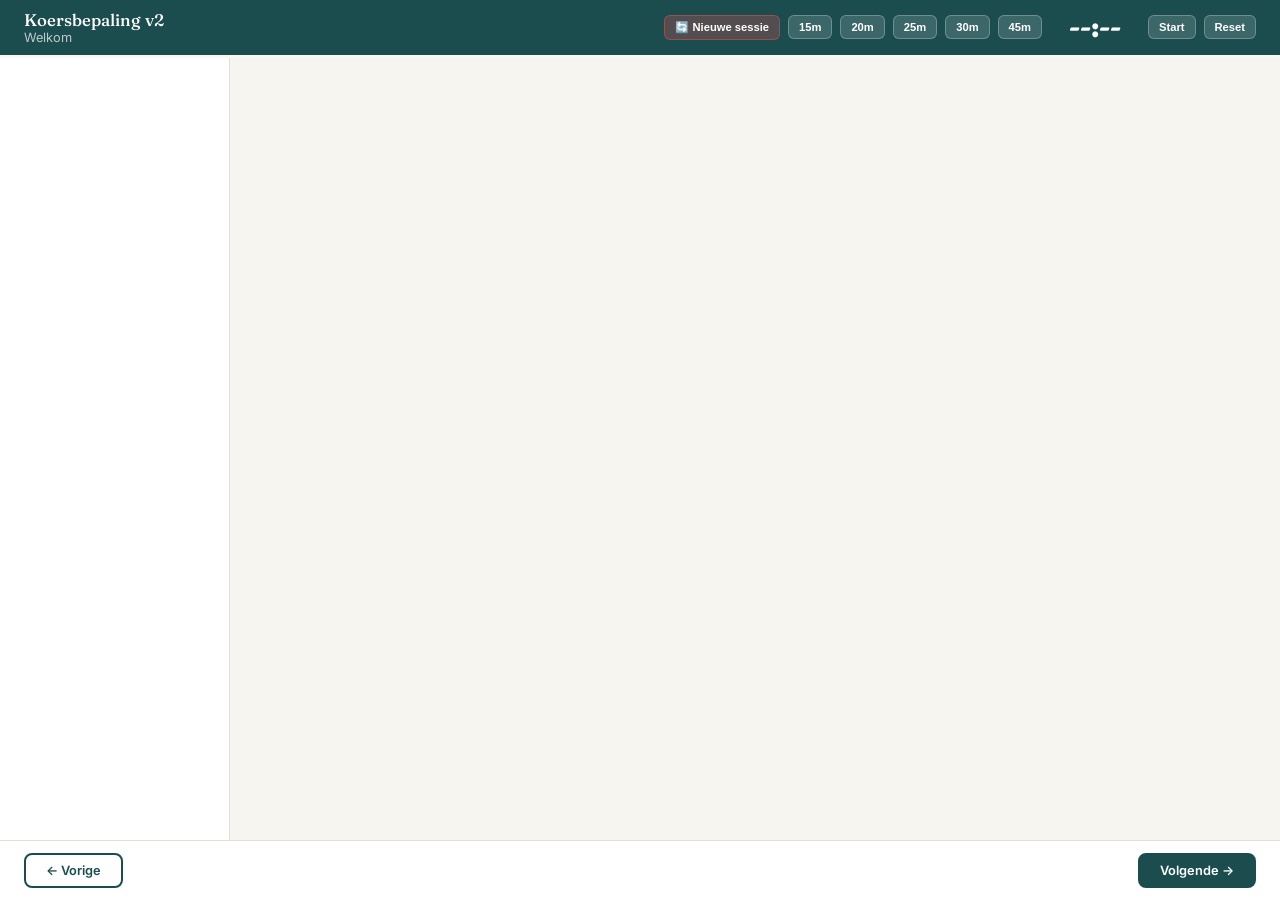
==== v2/index.html @ 94fef5e8 "Show previously filled principles in Synthese overview Both facilitator and participant views now di" ====
<!DOCTYPE html>
<html lang="nl">
<head>
<meta charset="UTF-8">
<meta name="viewport" content="width=device-width, initial-scale=1.0">
<title>Koersbepaling v2 — Facilitator</title>
<link rel="preconnect" href="https://fonts.googleapis.com">
<link href="https://fonts.googleapis.com/css2?family=Fraunces:ital,opsz,wght@0,9..144,300;0,9..144,500;0,9..144,700;1,9..144,400&family=Inter:wght@400;500;600&display=swap" rel="stylesheet">
<link rel="stylesheet" href="shared.css">
<style>
html, body { height: 100vh; overflow: hidden; }
body { display: flex; flex-direction: column; }

/* PROGRESS */
.progress-bar { height: 3px; background: rgba(255,255,255,0.15); flex-shrink: 0; }
.progress-fill { height: 100%; background: linear-gradient(90deg, #81C784, #FFB74D, #FF7043); transition: width 0.3s; }

/* MAIN LAYOUT */
.main { display: flex; flex: 1; overflow: hidden; }
.sidebar {
  width: 230px; background: var(--bg-card); border-right: 1px solid var(--border);
  overflow-y: auto; flex-shrink: 0; padding: 12px 0;
}
.sidebar-item {
  display: flex; align-items: center; gap: 8px; padding: 9px 16px; cursor: pointer;
  transition: all 0.2s; font-size: 0.78rem; color: var(--text-secondary);
  border-left: 3px solid transparent;
}
.sidebar-item:hover { background: var(--primary-light); color: var(--primary); }
.sidebar-item.active { background: var(--primary-light); color: var(--primary); font-weight: 600; border-left-color: var(--primary); }
.sidebar-icon {
  width: 24px; height: 24px; border-radius: 6px; display: flex; align-items: center;
  justify-content: center; font-size: 0.8rem; flex-shrink: 0; background: var(--bg);
}
.sidebar-item.active .sidebar-icon { background: var(--primary); color: white; }
.sidebar-time { margin-left: auto; font-size: 0.65rem; opacity: 0.5; white-space: nowrap; }

/* CONTENT */
.content { flex: 1; overflow-y: auto; padding: 32px 48px; scroll-behavior: smooth; }
.content::-webkit-scrollbar { width: 5px; }
.content::-webkit-scrollbar-thumb { background: var(--border); border-radius: 3px; }

/* VOTE BTN sizing (facilitator) */
.vote-btn { width: 56px; min-height: 56px; height: auto; padding: 6px 2px 4px; }
.vote-btn .voter-dots { min-height: 16px; }

/* TIMER */
.topbar-timer { display: flex; align-items: center; gap: 8px; }
.timer-display {
  font-family: 'Fraunces', serif; font-size: 1.8rem; font-weight: 700;
  min-width: 90px; text-align: center; line-height: 1;
}
.timer-display.warning { color: #FFB74D; }
.timer-display.danger { animation: pulse 1s ease-in-out infinite; color: #FF7043; }
@keyframes pulse { 0%,100% { opacity: 1; } 50% { opacity: 0.5; } }
.timer-btn {
  background: rgba(255,255,255,0.15); border: 1px solid rgba(255,255,255,0.25);
  color: white; padding: 5px 10px; border-radius: 6px; font-size: 0.7rem;
  font-weight: 600; cursor: pointer; transition: background 0.2s;
}
.timer-btn:hover { background: rgba(255,255,255,0.25); }
.timer-btn.active { background: var(--accent); border-color: var(--accent); }

/* NAV */
.nav-bar {
  display: flex; align-items: center; justify-content: space-between;
  padding: 12px 24px; background: var(--bg-card); border-top: 1px solid var(--border); flex-shrink: 0;
}
.nav-btn {
  display: flex; align-items: center; gap: 6px; padding: 8px 20px; border-radius: 8px;
  border: 2px solid var(--primary); background: white; color: var(--primary);
  font-family: 'Inter', sans-serif; font-size: 0.8rem; font-weight: 600; cursor: pointer; transition: all 0.2s;
}
.nav-btn:hover { background: var(--primary-light); }
.nav-btn.primary { background: var(--primary); color: white; }
.nav-btn:disabled { opacity: 0.3; cursor: not-allowed; }
.nav-dots { display: flex; gap: 5px; }
.nav-dot {
  width: 7px; height: 7px; border-radius: 50%; background: var(--border); cursor: pointer; transition: all 0.2s;
}
.nav-dot.active { background: var(--primary); transform: scale(1.3); }

/* BEEP */
.beep-overlay {
  display: none; position: fixed; inset: 0; background: rgba(193,105,79,0.92);
  z-index: 9999; flex-direction: column; align-items: center; justify-content: center;
  color: white; cursor: pointer;
}
.beep-overlay.show { display: flex; }
.beep-overlay .beep-text { font-family: 'Fraunces', serif; font-size: 2.5rem; font-weight: 700; margin-bottom: 10px; }
.beep-overlay .beep-sub { font-size: 1rem; opacity: 0.8; }

/* SPOOR */
.spoor-toggle {
  display: flex; border-radius: 8px; overflow: hidden; border: 2px solid var(--primary); width: fit-content; margin-bottom: 20px;
}
.spoor-btn {
  padding: 8px 20px; border: none; cursor: pointer; font-family: 'Inter', sans-serif;
  font-size: 0.8rem; font-weight: 600; background: white; color: var(--primary); transition: all 0.2s;
}
.spoor-btn.active { background: var(--primary); color: white; }
.spoor-content { display: none; }
.spoor-content.active { display: block; }

/* PERSON DETAIL PANEL */
.person-overlay {
  position: fixed; inset: 0; background: rgba(0,0,0,0.4); z-index: 9000;
  display: flex; justify-content: flex-end;
}
.person-overlay.hidden { display: none; }
.person-panel {
  width: 420px; max-width: 90vw; background: var(--bg); height: 100%;
  box-shadow: -8px 0 32px rgba(0,0,0,0.15); display: flex; flex-direction: column;
  animation: slideIn 0.25s ease-out;
}
@keyframes slideIn { from { transform: translateX(100%); } to { transform: translateX(0); } }
.person-panel-header {
  display: flex; align-items: center; gap: 10px;
  padding: 16px 20px; background: var(--primary); color: white;
}
.person-panel-dot { width: 28px; height: 28px; border-radius: 50%; border: 2px solid white; flex-shrink: 0; }
.person-panel-name { font-family: 'Fraunces', serif; font-size: 1.2rem; font-weight: 600; flex: 1; }
.person-panel-close {
  background: rgba(255,255,255,0.2); border: none; color: white; width: 32px; height: 32px;
  border-radius: 50%; font-size: 1rem; cursor: pointer; display: flex; align-items: center; justify-content: center;
}
.person-panel-close:hover { background: rgba(255,255,255,0.3); }
.person-panel-body { flex: 1; overflow-y: auto; padding: 16px 20px; }
.pp-section { margin-bottom: 20px; }
.pp-section-title {
  font-size: 0.7rem; font-weight: 600; text-transform: uppercase; letter-spacing: 0.08em;
  color: var(--primary); margin-bottom: 8px; display: flex; align-items: center; gap: 6px;
}
.pp-vote-item {
  background: white; border-radius: 8px; padding: 10px 12px; margin-bottom: 6px;
  font-size: 0.82rem; line-height: 1.4; display: flex; align-items: center; gap: 10px;
  border: 1px solid var(--border);
}
.pp-vote-icon { font-size: 1.1rem; flex-shrink: 0; }
.pp-vote-text { flex: 1; color: var(--text-secondary); }
.pp-sticky-item {
  padding: 10px 12px; border-radius: 6px; margin-bottom: 6px;
  font-size: 0.82rem; line-height: 1.4; box-shadow: 1px 1px 3px rgba(0,0,0,0.08);
}
.pp-sticky-zone { font-size: 0.65rem; font-weight: 600; color: var(--text-secondary); margin-bottom: 2px; }
.pp-empty { color: var(--text-secondary); font-size: 0.82rem; font-style: italic; padding: 8px 0; }

/* RESPONSIVE */
@media (max-width: 1024px) {
  .sidebar { width: 180px; }
  .sidebar-time { display: none; }
  .content { padding: 24px 28px; }
}
@media (max-width: 900px) {
  .sidebar { display: none; }
  .content { padding: 20px; }
  .section-title { font-size: 1.6rem; }
}
@media (max-width: 768px) {
  .content [style*="grid-template-columns"] { grid-template-columns: 1fr !important; }
  .topbar { padding: 8px 14px; flex-wrap: wrap; gap: 6px; }
  .content { padding: 16px; }
  .stelling { flex-wrap: wrap; }
  .vote-btns { width: 100%; gap: 6px; }
  .vote-btn { width: 56px; min-height: 48px; flex-direction: column; gap: 2px; }
  .principle-split { grid-template-columns: 1fr; }
  .sticky-note { width: 130px; min-height: 85px; }
  .sticky-add { width: 130px; min-height: 85px; }
}
</style>
</head>
<body>

<!-- PERSON DETAIL PANEL -->
<div class="person-overlay hidden" id="personOverlay" onclick="if(event.target===this)closePersonPanel()">
  <div class="person-panel">
    <div class="person-panel-header" id="personPanelHeader">
      <span class="person-panel-dot" id="personPanelDot"></span>
      <span class="person-panel-name" id="personPanelName"></span>
      <button class="person-panel-close" onclick="closePersonPanel()">✕</button>
    </div>
    <div class="person-panel-body" id="personPanelBody"></div>
  </div>
</div>

<div class="beep-overlay" id="beepOverlay" onclick="dismissBeep()">
  <div class="beep-text">Tijd is om!</div>
  <div class="beep-sub">Klik om door te gaan</div>
</div>

<div class="topbar">
  <div class="topbar-left">
    <div>
      <div class="topbar-title">Koersbepaling v2</div>
      <div class="topbar-section" id="topbarSection">Welkom</div>
    </div>
  </div>
  <div class="participant-dots" id="participantDots"></div>
  <div class="topbar-timer">
    <button class="timer-btn" onclick="resetSession()" style="background:rgba(255,80,80,0.25);border-color:rgba(255,80,80,0.4);">🔄 Nieuwe sessie</button>
    <button class="timer-btn" onclick="setTimer(15)">15m</button>
    <button class="timer-btn" onclick="setTimer(20)">20m</button>
    <button class="timer-btn" onclick="setTimer(25)">25m</button>
    <button class="timer-btn" onclick="setTimer(30)">30m</button>
    <button class="timer-btn" onclick="setTimer(45)">45m</button>
    <div class="timer-display" id="timerDisplay">--:--</div>
    <button class="timer-btn" id="timerToggle" onclick="toggleTimer()">Start</button>
    <button class="timer-btn" onclick="resetTimer()">Reset</button>
  </div>
</div>
<div class="progress-bar"><div class="progress-fill" id="progressFill" style="width:0%"></div></div>

<div class="main">
  <div class="sidebar" id="sidebar"></div>
  <div class="content" id="content"></div>
</div>

<div class="nav-bar">
  <button class="nav-btn" id="prevBtn" onclick="nav(-1)">← Vorige</button>
  <div class="nav-dots" id="navDots"></div>
  <button class="nav-btn primary" id="nextBtn" onclick="nav(1)">Volgende →</button>
</div>

<script src="shared.js"></script>
<script>
let currentSection = 0;
let timerSeconds = 0, timerRunning = false, timerInterval = null, timerOriginal = 0;

function stickyZone(zoneId, defaultColor) {
  const c = STICKY_COLORS[defaultColor] || STICKY_COLORS.yellow;
  return `<div class="sticky-zone" id="zone-${zoneId}" data-zone="${zoneId}" data-color="${c}">
    <div class="sticky-add" onclick="fAddSticky('${zoneId}','${c}')">+</div>
  </div>`;
}

function stelling(id, text) {
  return `<div class="stelling" id="stelling-${id}">
    <div class="stelling-text">${text}</div>
    <div class="vote-btns">
      <button class="vote-btn" data-dir="up" onclick="castVote('${id}','up')">👍<span class="vote-count" id="vc-${id}-up">0</span><div class="voter-dots" id="va-${id}-up"></div></button>
      <button class="vote-btn" data-dir="side" onclick="castVote('${id}','side')">🤷<span class="vote-count" id="vc-${id}-side">0</span><div class="voter-dots" id="va-${id}-side"></div></button>
      <button class="vote-btn" data-dir="down" onclick="castVote('${id}','down')">👎<span class="vote-count" id="vc-${id}-down">0</span><div class="voter-dots" id="va-${id}-down"></div></button>
    </div>
  </div>`;
}

function principleBox(id, placeholder) {
  return `<div class="principle-box"><label>Streefuitkomst</label>
    <textarea class="principle-input" data-sync="principle-${id}" placeholder="${placeholder}"
      oninput="doUpdateText(this.dataset.sync,this.value)" onblur="doFlushText(this.dataset.sync,this.value)"></textarea></div>`;
}

function outcomeBox(text) {
  return `<div class="outcome-box"><span class="outcome-icon">🎯</span><div class="outcome-text">${text}</div></div>`;
}

function spoorToggle(id, kort, uitgebreid) {
  return `<div class="card"><div class="spoor-toggle">
    <button class="spoor-btn active" onclick="switchSpoor('${id}','kort',this)">⚡ Kort</button>
    <button class="spoor-btn" onclick="switchSpoor('${id}','uitgebreid',this)">◎ Uitgebreid</button>
  </div>
  <div class="spoor-content active" id="spoor-${id}-kort">${kort}</div>
  <div class="spoor-content" id="spoor-${id}-uitgebreid">${uitgebreid}</div></div>`;
}

function syncInput(id, placeholder, tag) {
  if (tag === 'textarea') return `<textarea data-sync="${id}" placeholder="${placeholder}" oninput="doUpdateText(this.dataset.sync,this.value)" onblur="doFlushText(this.dataset.sync,this.value)"></textarea>`;
  return `<input type="text" data-sync="${id}" placeholder="${placeholder}" oninput="doUpdateText(this.dataset.sync,this.value)" onblur="doFlushText(this.dataset.sync,this.value)">`;
}

// ===== SECTIONS (same as v1 but with v2 vote display) =====
const sections = [
{
  id:'welkom', icon:'🏠', title:'Welkom', time:'13:00–13:15', minutes:15,
  render: () => `
    <div class="section-badge">Opening</div>
    <div class="section-title">Welkom bij de Koersbepaling</div>
    <div class="section-subtitle">6 maten · 13:00–17:00</div>
    <div class="card"><div class="card-title">⏱ Dagprogramma</div>
      <table class="smart-table">
        <tr><th>Tijd</th><th>Onderdeel</th><th>Duur</th></tr>
        <tr><td>13:00–13:15</td><td>Welkom</td><td>15 min</td></tr>
        <tr><td>13:15–13:45</td><td>Check-in</td><td>30 min</td></tr>
        <tr><td>13:45–14:15</td><td>Organisatie</td><td>30 min</td></tr>
        <tr><td>14:15–14:45</td><td>Medewerkers</td><td>30 min</td></tr>
        <tr><td>14:45–15:10</td><td><em>Pauze</em></td><td>25 min</td></tr>
        <tr><td>15:10–15:40</td><td>Kansen & bedreigingen</td><td>30 min</td></tr>
        <tr><td>15:40–16:25</td><td>Synthese</td><td>45 min</td></tr>
        <tr><td>16:25–16:55</td><td>Feedback & Afsluiting</td><td>30 min</td></tr>
      </table>
    </div>
    <div class="reminder"><span class="reminder-icon">📱</span><div>Deelnemers kunnen meedoen op hun telefoon via <strong>/v2/join</strong></div></div>`
},
{
  id:'checkin', icon:'💬', title:'Check-in', time:'13:15–13:45', minutes:30,
  render: () => `
    <div class="section-badge">Opening</div>
    <div class="section-title">Persoonlijke Check-in</div>
    <div class="section-subtitle">Max. 3 minuten per persoon. De rest luistert.</div>
    <div class="card"><div class="card-title">📝 De vijf vragen</div>
      <div class="checkin-grid">
        <div class="checkin-q"><div class="q-num">1</div><div class="q-text">Hoe zit jij er nu in — wat geeft je energie?</div></div>
        <div class="checkin-q"><div class="q-num">2</div><div class="q-text">Wat is voor jou een energie-drain?</div></div>
        <div class="checkin-q"><div class="q-num">3</div><div class="q-text">Wat heb jij van de maatschap nodig?</div></div>
        <div class="checkin-q"><div class="q-num">4</div><div class="q-text">Hoe ziet jouw ideale werkdag eruit?</div></div>
        <div class="checkin-q"><div class="q-num">5</div><div class="q-text">Wat zou je de maatschap willen vragen dat je nu nog niet vraagt?</div></div>
      </div>
    </div>
    <div class="card"><div class="card-title">🔖 Terugkerende thema's</div>${stickyZone('checkin-themes', 'yellow')}</div>
    ${outcomeBox('Gedeeld beeld van waar iedereen staat')}`
},
{
  id:'organisatie', icon:'⚙️', title:'Organisatie', time:'13:45–14:15', minutes:30,
  render: () => `
    <div class="section-badge">Domein 4</div>
    <div class="section-title">Organisatie & processen</div>
    <div class="section-subtitle">Van triage tot ICT, kwaliteit tot veiligheid.</div>
    <div class="card">
      <div class="flow-step" data-step="1"><div class="card-title" style="margin-bottom:4px;">Stem: hoe werken wij eigenlijk?</div>
        <div class="vote-hint">Iedereen stemt op eigen telefoon.</div></div>
      <div style="padding-left:40px;">
        ${stelling('o-l1', 'Wij zijn een reactieve praktijk — we blussen brandjes in plaats van ze te voorkomen.')}
        ${stelling('o-l2', 'Onze pragmatische aanpak werkt prima — we hoeven geen groot plan om goede zorg te leveren.')}
        ${stelling('o-l3', 'We bezuinigen op plekken waar we eigenlijk zouden moeten investeren.')}
        ${stelling('o-l4', 'Met slimmere IT-keuzes zouden we merkbaar meer tijd overhouden voor de patiënt.')}
        ${stelling('o-l5', 'Er zit meer werkplezier in deze praktijk dan we er nu uithalen.')}
        ${stelling('o-l6', 'Als we nu de juiste organisatorische keuzes maken, kunnen we over twee jaar een wezenlijk betere praktijk zijn.')}
        ${stelling('o-l7', 'We zijn duurzaam, maar het mag geen geld kosten.')}
        ${stelling('o-l8', 'Onze dagstructuur klopt.')}
      </div>
      <div class="flow-connector active"></div>
      <div class="flow-step" data-step="2"><div class="card-title" style="margin-bottom:4px;">Waar zit de spanning?</div></div>
      <div style="padding-left:40px;">${stickyZone('org-spanningen-l', 'orange')}</div>
      <div class="flow-connector active"></div>
      <div class="flow-step" data-step="3"><div class="card-title" style="margin-bottom:4px;">Verbeterpunten</div></div>
      <div style="padding-left:40px;"><table class="mini-smart">
        <tr><th>Verbeterpunt</th><th>Eigenaar</th><th>Deadline</th><th>Meting</th></tr>
        ${[1,2,3].map(i=>`<tr><td>${syncInput('org-vp-'+i,'...')}</td><td>${syncInput('org-vp-eig-'+i,'...')}</td><td>${syncInput('org-vp-dl-'+i,'...')}</td><td>${syncInput('org-vp-meet-'+i,'...')}</td></tr>`).join('')}
      </table></div>
      <div class="flow-connector active"></div>
      <div class="flow-step" data-step="4"><div class="card-title" style="margin-bottom:4px;">Principes</div></div>
      <div style="padding-left:40px;"><div class="principle-split">
        <div class="principle-card org"><label>⚙️ Organisatieprincipe</label>
          <textarea placeholder="Wij organiseren onze praktijk zo dat..." data-sync="principle-org-org-l" oninput="doUpdateText(this.dataset.sync,this.value)" onblur="doFlushText(this.dataset.sync,this.value)"></textarea></div>
        <div class="principle-card fin"><label>💰 Financieel principe</label>
          <textarea placeholder="Financieel sturen wij op..." data-sync="principle-org-fin-l" oninput="doUpdateText(this.dataset.sync,this.value)" onblur="doFlushText(this.dataset.sync,this.value)"></textarea></div>
      </div></div>
    </div>
    ${outcomeBox('2–3 verbeterpunten + organisatie- en financieel principe')}`
},
{
  id:'medewerkers', icon:'👥', title:'Medewerkers', time:'14:15–14:45', minutes:30,
  render: () => `
    <div class="section-badge">Domein 5</div>
    <div class="section-title">Medewerkers</div>
    <div class="section-subtitle">Wat voor werkgever willen we zijn?</div>
    <div class="card">
      <div style="background:var(--bg);border-radius:10px;padding:14px 16px;margin-bottom:10px;">
        <ul style="list-style:none;padding:0;font-size:0.85rem;line-height:2;">
          <li><strong>1.</strong> Wat voor werkgever willen we zijn?</li>
          <li><strong>2.</strong> Geven wij voldoende ruimte en vertrouwen?</li>
          <li><strong>3.</strong> Hoe houden we ons team scherp en geïnspireerd?</li>
          <li><strong>4.</strong> Inclusiviteit of gelijkgestemden?</li>
          <li><strong>5.</strong> Hoe herkennen we dat iemand niet op de juiste plek zit?</li>
        </ul>
      </div>
      ${stickyZone('mw-lang', 'orange')}
    </div>
    <div class="card"><div class="card-title">📝 Principes</div>
      <div class="principle-split">
        <div class="principle-card mw-wg"><label>👥 Wij geven</label>
          <textarea placeholder="Wij bieden onze medewerkers..." data-sync="principle-mw-wg" oninput="doUpdateText(this.dataset.sync,this.value)" onblur="doFlushText(this.dataset.sync,this.value)"></textarea></div>
        <div class="principle-card mw-on"><label>🎯 Wij verwachten</label>
          <textarea placeholder="Van onze medewerkers verwachten wij..." data-sync="principle-mw-on" oninput="doUpdateText(this.dataset.sync,this.value)" onblur="doFlushText(this.dataset.sync,this.value)"></textarea></div>
      </div>
    </div>
    ${outcomeBox('Principe: wat wij geven + wat wij verwachten')}`
},
{
  id:'pauze', icon:'☕', title:'Pauze', time:'14:45–15:10', minutes:25,
  render: () => `<div class="pauze-screen"><div class="pauze-icon">☕</div><div class="pauze-title">Pauze</div><div class="pauze-sub">14:45–15:10 · 25 minuten</div></div>`
},
{
  id:'kansen', icon:'🔭', title:'Kansen & bedreigingen', time:'15:10–15:40', minutes:30,
  render: () => `
    <div class="section-badge">Domein 6</div>
    <div class="section-title">Kansen & bedreigingen</div>
    <div class="section-subtitle">Intern en extern.</div>
    <div class="card">
      <p style="font-size:0.78rem;font-weight:600;text-transform:uppercase;color:var(--primary);margin-bottom:8px;">🏠 Intern</p>
      <div style="display:grid;grid-template-columns:1fr 1fr;gap:14px;">
        <div><strong style="font-size:0.75rem;color:var(--green);">🟢 Kansen</strong>${stickyZone('k2-int-kansen', 'green')}</div>
        <div><strong style="font-size:0.75rem;color:var(--red);">🔴 Bedreigingen</strong>${stickyZone('k2-int-bedreig', 'pink')}</div>
      </div>
      <p style="font-size:0.78rem;font-weight:600;text-transform:uppercase;color:var(--primary);margin:18px 0 8px;">🌍 Extern</p>
      <div style="display:grid;grid-template-columns:1fr 1fr;gap:14px;">
        <div><strong style="font-size:0.75rem;color:var(--green);">🟢 Kansen</strong>${stickyZone('k2-ext-kansen', 'green')}</div>
        <div><strong style="font-size:0.75rem;color:var(--red);">🔴 Bedreigingen</strong>${stickyZone('k2-ext-bedreig', 'pink')}</div>
      </div>
    </div>
    <div class="card"><div class="card-title">📝 Principes</div>
      <div class="principle-split">
        <div class="principle-card kb-int"><label>🏠 Intern</label>
          <textarea placeholder="Binnen onze maatschap..." data-sync="principle-kb-int" oninput="doUpdateText(this.dataset.sync,this.value)" onblur="doFlushText(this.dataset.sync,this.value)"></textarea></div>
        <div class="principle-card kb-ext"><label>🌍 Extern</label>
          <textarea placeholder="Op externe ontwikkelingen..." data-sync="principle-kb-ext" oninput="doUpdateText(this.dataset.sync,this.value)" onblur="doFlushText(this.dataset.sync,this.value)"></textarea></div>
      </div>
    </div>
    ${outcomeBox('Intern + extern principe')}`
},
{
  id:'synthese', icon:'🎯', title:'Synthese', time:'15:40–16:25', minutes:45,
  render: () => {
    const P = [
      { key:'principle-org-org-l', icon:'⚙️', label:'Organisatieprincipe', cls:'org' },
      { key:'principle-org-fin-l', icon:'💰', label:'Financieel principe', cls:'fin' },
      { key:'principle-mw-wg',    icon:'👥', label:'Wij geven (medewerkers)', cls:'mw-wg' },
      { key:'principle-mw-on',    icon:'🎯', label:'Wij verwachten (medewerkers)', cls:'mw-on' },
      { key:'principle-kb-int',   icon:'🏠', label:'Intern principe', cls:'kb-int' },
      { key:'principle-kb-ext',   icon:'🌍', label:'Extern principe', cls:'kb-ext' },
    ];
    const cards = P.map(p => {
      const val = (state.texts || {})[p.key] || '';
      return `<div class="synth-principle-card ${p.cls}">
        <div class="synth-principle-label">${p.icon} ${p.label}</div>
        <div class="synth-principle-text">${val || '<span style="opacity:0.4;font-style:italic;">nog niet ingevuld</span>'}</div>
      </div>`;
    }).join('');
    return `
    <div class="section-badge">Kern van de dag</div>
    <div class="section-title">Synthese</div>
    <div class="card"><div class="card-title">📌 Principes overzicht</div>
      <div class="synth-principles-grid">${cards}</div>
    </div>
    <div class="card"><div class="card-title">📝 Definitieve principes</div>
      ${principleBox('synthese-principes', 'Pas hier de principes aan / voeg samen tot definitieve versie')}</div>
    <div class="card"><div class="card-title">📋 Taakverdeling</div>${stickyZone('synthese-taken', 'yellow')}</div>
    <div class="card"><div class="card-title">🎯 SMART-actiepunten</div>
      <table class="smart-table">
        <tr><th>#</th><th>Actiepunt</th><th>Eigenaar</th><th>Deadline</th><th>Meting</th></tr>
        ${[1,2,3,4,5,6,7,8].map(i=>`<tr><td>${i}</td><td>${syncInput('smart-actie-'+i,'...')}</td><td>${syncInput('smart-eig-'+i,'...')}</td><td>${syncInput('smart-dl-'+i,'...')}</td><td>${syncInput('smart-meet-'+i,'...')}</td></tr>`).join('')}
      </table></div>
    <div class="card"><div class="card-title">🔄 Evaluatie</div>
      <div style="display:grid;grid-template-columns:1fr 1fr;gap:14px;">
        <div class="principle-box"><label>Datum evaluatie</label><input type="text" class="principle-input" style="min-height:28px;" data-sync="eval-datum" placeholder="bijv. 16 juni"
          oninput="doUpdateText(this.dataset.sync,this.value)" onblur="doFlushText(this.dataset.sync,this.value)"></div>
        <div class="principle-box"><label>Bewaker</label><input type="text" class="principle-input" style="min-height:28px;" data-sync="eval-bewaker" placeholder="Naam..."
          oninput="doUpdateText(this.dataset.sync,this.value)" onblur="doFlushText(this.dataset.sync,this.value)"></div>
      </div>
    </div>
    ${outcomeBox('6–8 principes + SMART-actiepunten + evaluatiedatum')}`;
  }
},
{
  id:'feedback', icon:'🔁', title:'Feedback', time:'16:25–16:40', minutes:15,
  render: () => `
    <div class="section-badge">Afronding</div>
    <div class="section-title">Feedbackafspraken</div>
    <div class="card"><div class="card-title">💬 Bespreek</div>
      <ul style="list-style:disc;padding-left:18px;font-size:0.9rem;line-height:2;">
        <li>Op een vast moment of zodra iets speelt?</li><li>Hoe vaak?</li><li>Wie initieert?</li><li>Wat als feedback niet landt?</li></ul></div>
    <div class="card"><div class="card-title">📝 Afspraken</div>
      ${stickyZone('feedback-afspraken', 'yellow')}
      ${principleBox('feedback-principle', 'Feedbackafspraken (min. 2)')}</div>
    ${outcomeBox('Min. 2 feedbackafspraken')}`
},
{
  id:'afsluiting', icon:'✨', title:'Afsluiting', time:'16:40–16:55', minutes:15,
  render: () => `
    <div class="section-badge">Afsluiting</div>
    <div class="section-title">Check-out</div>
    <div class="section-subtitle">Wat neem jij mee?</div>
    <div class="card"><div class="card-title">🗣 Plak je antwoord</div>${stickyZone('checkout', 'yellow')}</div>
    <div class="reminder"><span class="reminder-icon">📝</span><div><strong>Direct vastleggen.</strong> Afspraken die niet opgeschreven worden, bestaan niet.</div></div>`
}
];

// ===== RENDER =====
function renderSidebar() {
  document.getElementById('sidebar').innerHTML = sections.map((s, i) =>
    `<div class="sidebar-item ${i===currentSection?'active':''}" onclick="goTo(${i})">
      <div class="sidebar-icon">${s.icon}</div><div>${s.title}</div>
      <div class="sidebar-time">${s.time}</div></div>`
  ).join('');
}

function renderNavDots() {
  document.getElementById('navDots').innerHTML = sections.map((_, i) =>
    `<div class="nav-dot ${i===currentSection?'active':''}" onclick="goTo(${i})"></div>`
  ).join('');
}

function renderSection(idx) {
  currentSection = idx;
  const s = sections[idx];
  document.getElementById('content').innerHTML = s.render();
  document.getElementById('content').scrollTop = 0;
  document.getElementById('topbarSection').textContent = `${s.icon} ${s.title} — ${s.time}`;
  document.getElementById('prevBtn').disabled = idx === 0;
  document.getElementById('nextBtn').disabled = idx === sections.length-1;
  document.getElementById('progressFill').style.width = `${(idx/(sections.length-1))*100}%`;
  if (s.minutes) setTimer(s.minutes);
  renderSidebar();
  renderNavDots();
  restoreAll();
  navigateSlide(s.id);
}

function nav(dir) {
  const n = currentSection + dir;
  if (n >= 0 && n < sections.length) renderSection(n);
}
function goTo(idx) { renderSection(idx); }

function restoreAll() {
  for (const [sid] of Object.entries(state.votes || {})) updateVoteDisplay(sid);
  for (const [zoneId, stickies] of Object.entries(state.stickies || {})) {
    for (const [sId, data] of Object.entries(stickies)) fAddStickyToDOM(zoneId, sId, data);
  }
  for (const [id, value] of Object.entries(state.texts || {})) {
    const el = document.querySelector(`[data-sync="${id}"]`);
    if (el && el.value !== value) el.value = value;
  }
  updateParticipantDots();
}

// ===== STICKIES =====
function fAddSticky(zoneId, color) {
  doAddSticky(zoneId, color);
}

function fAddStickyToDOM(zoneId, stickyId, data) {
  const zone = document.getElementById(`zone-${zoneId}`);
  if (!zone) return;
  if (zone.querySelector(`[data-sticky-id="${stickyId}"]`)) return;
  const addBtn = zone.querySelector('.sticky-add');
  const note = document.createElement('div');
  note.className = 'sticky-note';
  note.dataset.stickyId = stickyId;
  note.style.background = data.color;
  note.innerHTML = `
    <div class="sticky-author" style="color:${PARTICIPANTS[data.author]||'#666'}">${data.author||''}</div>
    <button class="sticky-delete" onclick="fDelSticky('${zoneId}','${stickyId}')">✕</button>
    <textarea placeholder="Type hier..." oninput="doUpdateSticky('${zoneId}','${stickyId}',this.value)">${data.text||''}</textarea>`;
  if (addBtn) zone.insertBefore(note, addBtn);
  else zone.appendChild(note);
}

function fDelSticky(zone, id) {
  doDeleteSticky(zone, id);
  const el = document.querySelector(`[data-sticky-id="${id}"]`);
  if (el) el.remove();
}

// ===== SPOOR =====
function switchSpoor(id, spoor, btn) {
  document.getElementById(`spoor-${id}-kort`).classList.toggle('active', spoor==='kort');
  document.getElementById(`spoor-${id}-uitgebreid`).classList.toggle('active', spoor==='uitgebreid');
  btn.parentElement.querySelectorAll('.spoor-btn').forEach(b => b.classList.remove('active'));
  btn.classList.add('active');
}

// ===== TIMER =====
function setTimer(min) {
  timerSeconds = min*60; timerOriginal = timerSeconds;
  timerRunning = false; clearInterval(timerInterval);
  updateTimerDisplay();
  document.getElementById('timerToggle').textContent = 'Start';
  document.getElementById('timerToggle').classList.remove('active');
}
function toggleTimer() {
  if (timerSeconds<=0 && !timerRunning) return;
  timerRunning = !timerRunning;
  const btn = document.getElementById('timerToggle');
  if (timerRunning) {
    btn.textContent='Pauze'; btn.classList.add('active');
    timerInterval = setInterval(() => {
      timerSeconds--;
      updateTimerDisplay();
      if (timerSeconds<=0) { clearInterval(timerInterval); timerRunning=false; btn.textContent='Start'; btn.classList.remove('active'); showBeep(); }
    }, 1000);
  } else { clearInterval(timerInterval); btn.textContent='Start'; btn.classList.remove('active'); }
}
function resetTimer() {
  clearInterval(timerInterval); timerRunning=false;
  timerSeconds=timerOriginal||0; updateTimerDisplay();
  document.getElementById('timerToggle').textContent='Start';
  document.getElementById('timerToggle').classList.remove('active');
}
function updateTimerDisplay() {
  const d=document.getElementById('timerDisplay');
  if (timerSeconds<=0&&timerOriginal===0) { d.textContent='--:--'; d.className='timer-display'; return; }
  const m=Math.floor(Math.abs(timerSeconds)/60), s=Math.abs(timerSeconds)%60;
  d.textContent=`${timerSeconds<0?'-':''}${String(m).padStart(2,'0')}:${String(s).padStart(2,'0')}`;
  d.className='timer-display';
  if (timerOriginal>0) { const p=timerSeconds/timerOriginal; if(p<=0)d.classList.add('danger'); else if(p<=0.2)d.classList.add('warning'); }
}
function showBeep() {
  document.getElementById('beepOverlay').classList.add('show');
  try {
    const ctx=new(window.AudioContext||window.webkitAudioContext)();
    [0,0.3,0.6].forEach(delay => {
      const osc=ctx.createOscillator(), gain=ctx.createGain();
      osc.connect(gain); gain.connect(ctx.destination);
      osc.frequency.value=880; osc.type='sine';
      gain.gain.setValueAtTime(0.3,ctx.currentTime+delay);
      gain.gain.exponentialRampToValueAtTime(0.01,ctx.currentTime+delay+0.2);
      osc.start(ctx.currentTime+delay); osc.stop(ctx.currentTime+delay+0.25);
    });
  } catch(e){}
}
function dismissBeep() { document.getElementById('beepOverlay').classList.remove('show'); }

// ===== SSE HANDLERS =====
onStateChange = function(type, data) {
  if (type === 'init') {
    const idx = sections.findIndex(s => s.id === state.currentSlide);
    if (idx >= 0) { currentSection = idx; }
    renderSection(currentSection);
    return;
  }
  if (type === 'vote' || type === 'unvote') updateVoteDisplay(data.id);
  if (type === 'sticky_add') fAddStickyToDOM(data.zone, data.id, data);
  if (type === 'sticky_update') {
    const el = document.querySelector(`[data-sticky-id="${data.id}"] textarea`);
    if (el && document.activeElement !== el) el.value = data.text;
  }
  if (type === 'sticky_delete') {
    const el = document.querySelector(`[data-sticky-id="${data.id}"]`);
    if (el) el.remove();
  }
  if (type === 'text') {
    const el = document.querySelector(`[data-sync="${data.id}"]`);
    if (el && document.activeElement !== el) el.value = data.value;
  }
  if (type === 'join' || type === 'heartbeat') updateParticipantDots();
};

// Keyboard nav
document.addEventListener('keydown', e => {
  if (e.target.tagName==='INPUT'||e.target.tagName==='TEXTAREA') return;
  if (e.key==='ArrowRight') { e.preventDefault(); nav(1); }
  if (e.key==='ArrowLeft') { e.preventDefault(); nav(-1); }
});

let resetPending = false;
function resetSession() {
  if (!resetPending) {
    resetPending = true;
    const btn = document.querySelector('[onclick="resetSession()"]');
    if (btn) { btn.textContent = '⚠️ Bevestig reset'; btn.style.background = 'rgba(255,40,40,0.6)'; }
    setTimeout(() => {
      resetPending = false;
      if (btn) { btn.textContent = '🔄 Nieuwe sessie'; btn.style.background = 'rgba(255,80,80,0.25)'; }
    }, 4000);
    return;
  }
  resetPending = false;
  const btn = document.querySelector('[onclick="resetSession()"]');
  if (btn) { btn.textContent = '⏳ Resetten...'; btn.disabled = true; }
  fetch('api/reset', { method:'POST' })
    .then(r => r.json())
    .then(d => {
      if (btn) { btn.textContent = '✅ Nieuw gestart'; btn.style.background = 'rgba(80,200,80,0.4)'; }
      setTimeout(() => {
        if (btn) { btn.textContent = '🔄 Nieuwe sessie'; btn.style.background = 'rgba(255,80,80,0.25)'; btn.disabled = false; }
      }, 2000);
    })
    .catch(e => {
      if (btn) { btn.textContent = '❌ Fout'; btn.style.background = 'rgba(255,40,40,0.5)'; btn.disabled = false; }
      setTimeout(() => {
        if (btn) { btn.textContent = '🔄 Nieuwe sessie'; btn.style.background = 'rgba(255,80,80,0.25)'; }
      }, 3000);
    });
}

// Louise is facilitator + participant
joinSession('Louise');

// ===== PERSON DETAIL PANEL =====
const STELLING_LABELS = {
  'o-l1': 'Wij zijn een reactieve praktijk',
  'o-l2': 'Onze pragmatische aanpak werkt prima',
  'o-l3': 'We bezuinigen op plekken waar we zouden moeten investeren',
  'o-l4': 'Met slimmere IT zouden we meer tijd overhouden',
  'o-l5': 'Er zit meer werkplezier in deze praktijk dan we eruit halen',
  'o-l6': 'Als we nu de juiste keuzes maken, betere praktijk over 2 jaar',
  'o-l7': 'We zijn duurzaam, maar het mag geen geld kosten',
  'o-l8': 'Onze dagstructuur klopt',
};
const ZONE_LABELS = {
  'checkin-themes': 'Check-in thema\'s',
  'org-spanningen-l': 'Organisatie spanningen',
  'mw-lang': 'Medewerkers',
  'k2-int-kansen': 'Intern — kansen',
  'k2-int-bedreig': 'Intern — bedreigingen',
  'k2-ext-kansen': 'Extern — kansen',
  'k2-ext-bedreig': 'Extern — bedreigingen',
  'synthese-taken': 'Synthese taken',
  'feedback-afspraken': 'Feedback afspraken',
  'checkout': 'Check-out',
};
const VOTE_ICONS = { up: '👍', side: '🤷', down: '👎' };

function openPersonPanel(name) {
  const { votes, stickies } = getPersonData(name);
  document.getElementById('personPanelDot').style.background = PARTICIPANTS[name];
  document.getElementById('personPanelName').textContent = name;
  const body = document.getElementById('personPanelBody');
  let html = '';

  html += `<div class="pp-section"><div class="pp-section-title">🗳 Stemmen (${votes.length})</div>`;
  if (votes.length) {
    votes.forEach(v => {
      const label = STELLING_LABELS[v.id] || v.id;
      html += `<div class="pp-vote-item"><span class="pp-vote-icon">${VOTE_ICONS[v.direction]||'?'}</span><span class="pp-vote-text">${label}</span></div>`;
    });
  } else {
    html += `<div class="pp-empty">Nog geen stemmen</div>`;
  }
  html += `</div>`;

  html += `<div class="pp-section"><div class="pp-section-title">📝 Stickies (${stickies.length})</div>`;
  if (stickies.length) {
    stickies.forEach(s => {
      const zoneLabel = ZONE_LABELS[s.zone] || s.zone;
      html += `<div class="pp-sticky-item" style="background:${s.color}"><div class="pp-sticky-zone">${zoneLabel}</div>${s.text || '<em>leeg</em>'}</div>`;
    });
  } else {
    html += `<div class="pp-empty">Nog geen stickies</div>`;
  }
  html += `</div>`;

  body.innerHTML = html;
  document.getElementById('personOverlay').classList.remove('hidden');
}

function closePersonPanel() {
  document.getElementById('personOverlay').classList.add('hidden');
}

onParticipantClick = openPersonPanel;

connectSSE();
</script>
</body>
</html>
---- v2/shared.css ----
:root {
  --bg: #F7F5F0;
  --bg-card: #FFFFFF;
  --primary: #1B4D4F;
  --primary-light: #E8F0F0;
  --accent: #C1694F;
  --accent-light: #FCEEE8;
  --text: #1E1E1E;
  --text-secondary: #5F6368;
  --border: #E2DFD8;
  --green: #2D7D46;
  --green-light: #E8F5EC;
  --red: #B83D3D;
  --red-light: #FDE8E8;
  --yellow: #B88D2D;
  --yellow-light: #FFF8E1;
  --radius: 12px;
  --shadow: 0 2px 12px rgba(0,0,0,0.06);
}
* { margin: 0; padding: 0; box-sizing: border-box; }
body {
  font-family: 'Inter', -apple-system, sans-serif;
  background: var(--bg); color: var(--text);
}

/* TOPBAR */
.topbar {
  display: flex; align-items: center; justify-content: space-between;
  padding: 10px 24px; background: var(--primary); color: white; flex-shrink: 0; z-index: 100;
}
.topbar-left { display: flex; align-items: center; gap: 16px; }
.topbar-title { font-family: 'Fraunces', serif; font-size: 1.05rem; font-weight: 500; }
.topbar-section { font-size: 0.8rem; opacity: 0.7; }

/* PARTICIPANT DOTS */
.participant-dots { display: flex; gap: 4px; align-items: center; }
.participant-dot {
  width: 26px; height: 26px; border-radius: 50%; border: 2px solid rgba(255,255,255,0.3);
  display: flex; align-items: center; justify-content: center;
  font-size: 0.6rem; font-weight: 700; color: white; transition: all 0.3s;
}
.participant-dot.online { border-color: white; opacity: 1; }
.participant-dot.offline { opacity: 0.3; }

/* CARDS */
.card {
  background: var(--bg-card); border: 1px solid var(--border); border-radius: var(--radius);
  padding: 24px; margin-bottom: 16px; box-shadow: var(--shadow);
}
.card-title {
  font-family: 'Fraunces', serif; font-size: 1.05rem; font-weight: 600;
  color: var(--primary); margin-bottom: 14px; display: flex; align-items: center; gap: 8px;
}

/* SECTION */
.section-badge {
  display: inline-block; font-size: 0.65rem; font-weight: 600; text-transform: uppercase;
  letter-spacing: 0.1em; color: var(--accent); background: var(--accent-light);
  padding: 3px 10px; border-radius: 20px; margin-bottom: 10px;
}
.section-title {
  font-family: 'Fraunces', serif; font-size: 2rem; font-weight: 700;
  color: var(--primary); line-height: 1.2; margin-bottom: 6px;
}
.section-subtitle {
  font-size: 0.95rem; color: var(--text-secondary); line-height: 1.6;
  margin-bottom: 28px; max-width: 620px;
}

/* STELLING + VOTES */
.stelling {
  background: var(--bg); border-radius: 10px; padding: 14px 16px; margin-bottom: 10px;
  display: flex; align-items: center; gap: 14px; font-size: 0.88rem; line-height: 1.5;
}
.stelling-text { flex: 1; }
.vote-btns { display: flex; gap: 4px; flex-shrink: 0; align-items: stretch; }
.vote-btn {
  border-radius: 10px; border: 2px solid var(--border);
  background: white; cursor: pointer; font-size: 0.9rem; display: flex;
  flex-direction: column; align-items: center; justify-content: flex-start;
  transition: all 0.15s; gap: 2px; line-height: 1; padding: 6px 4px 5px;
  touch-action: manipulation; user-select: none; -webkit-user-select: none;
}
.vote-btn:hover { transform: scale(1.05); }
.vote-btn .vote-count { font-size: 0.6rem; font-weight: 700; color: var(--text-secondary); }
.vote-btn.selected { border-width: 2px; }
.vote-btn.selected[data-dir="up"] { border-color: var(--green); background: var(--green-light); }
.vote-btn.selected[data-dir="side"] { border-color: var(--yellow); background: var(--yellow-light); }
.vote-btn.selected[data-dir="down"] { border-color: var(--red); background: var(--red-light); }
.voter-dots { display: flex; gap: 2px; flex-wrap: wrap; justify-content: center; margin-top: 3px; }
.voter-dot {
  width: 16px; height: 16px; border-radius: 50%; font-size: 0.5rem; font-weight: 700;
  color: white; display: flex; align-items: center; justify-content: center;
}

/* STICKY NOTES */
.sticky-zone {
  display: flex; flex-wrap: wrap; gap: 10px; padding: 14px;
  background: var(--bg); border-radius: var(--radius); min-height: 100px; margin-top: 10px;
}
.sticky-note {
  width: 150px; min-height: 100px; padding: 10px; border-radius: 3px;
  font-size: 0.75rem; line-height: 1.4; box-shadow: 2px 2px 6px rgba(0,0,0,0.1);
  position: relative; display: flex; flex-direction: column;
}
.sticky-note .sticky-author {
  font-size: 0.6rem; font-weight: 700; margin-bottom: 4px; opacity: 0.7;
}
.sticky-note textarea {
  width: 100%; flex: 1; min-height: 60px; border: none; background: transparent;
  font-family: 'Inter', sans-serif; font-size: 0.75rem; resize: none; outline: none; line-height: 1.4;
}
.sticky-note .sticky-delete {
  position: absolute; top: 2px; right: 4px; background: none; border: none;
  font-size: 0.7rem; cursor: pointer; opacity: 0.3; color: inherit;
}
.sticky-note .sticky-delete:hover { opacity: 0.8; }
.sticky-add {
  width: 150px; min-height: 100px; border: 2px dashed var(--border); border-radius: 3px;
  display: flex; align-items: center; justify-content: center; cursor: pointer;
  font-size: 1.5rem; color: var(--border); transition: all 0.2s;
}
.sticky-add:hover { border-color: var(--primary); color: var(--primary); }

/* PRINCIPLE */
.principle-split { display: grid; grid-template-columns: 1fr 1fr; gap: 16px; }
.principle-card {
  border-radius: var(--radius); padding: 20px; border: 2px dashed;
}
.principle-card.org { background: var(--primary-light); border-color: var(--primary); }
.principle-card.fin { background: var(--yellow-light); border-color: var(--yellow); }
.principle-card.mw-wg { background: var(--accent-light); border-color: var(--accent); }
.principle-card.mw-on { background: var(--green-light); border-color: var(--green); }
.principle-card.kb-int { background: var(--primary-light); border-color: var(--primary); }
.principle-card.kb-ext { background: var(--accent-light); border-color: var(--accent); }
.principle-card label {
  display: block; font-size: 0.7rem; font-weight: 600; text-transform: uppercase;
  letter-spacing: 0.08em; margin-bottom: 6px;
}
.principle-card.org label { color: var(--primary); }
.principle-card.fin label { color: var(--yellow); }
.principle-card.mw-wg label { color: var(--accent); }
.principle-card.mw-on label { color: var(--green); }
.principle-card.kb-int label { color: var(--primary); }
.principle-card.kb-ext label { color: var(--accent); }
.principle-card textarea {
  width: 100%; border: none; background: transparent; font-family: 'Fraunces', serif;
  font-size: 1rem; outline: none; resize: vertical; min-height: 50px; line-height: 1.5;
}
.principle-box {
  background: var(--primary-light); border: 2px dashed var(--primary);
  border-radius: var(--radius); padding: 16px 20px; margin-top: 14px;
}
.principle-box label {
  display: block; font-size: 0.7rem; font-weight: 600; text-transform: uppercase;
  letter-spacing: 0.08em; color: var(--primary); margin-bottom: 6px;
}
.principle-input {
  width: 100%; border: none; background: transparent; font-family: 'Fraunces', serif;
  font-size: 1rem; color: var(--primary); outline: none; resize: vertical; min-height: 50px; line-height: 1.5;
}

/* TABLES */
.smart-table { width: 100%; border-collapse: collapse; font-size: 0.82rem; }
.smart-table th {
  background: var(--primary); color: white; padding: 8px 12px; text-align: left;
  font-weight: 600; font-size: 0.7rem; text-transform: uppercase; letter-spacing: 0.05em;
}
.smart-table th:first-child { border-radius: 8px 0 0 0; }
.smart-table th:last-child { border-radius: 0 8px 0 0; }
.smart-table td { padding: 6px 12px; border-bottom: 1px solid var(--border); }
.smart-table td input {
  width: 100%; border: none; background: transparent; font-family: 'Inter', sans-serif;
  font-size: 0.82rem; padding: 3px 0; outline: none;
}
.mini-smart { width: 100%; border-collapse: collapse; font-size: 0.8rem; margin-top: 10px; }
.mini-smart th {
  background: var(--accent); color: white; padding: 7px 10px; text-align: left;
  font-weight: 600; font-size: 0.68rem; text-transform: uppercase; letter-spacing: 0.04em;
}
.mini-smart th:first-child { border-radius: 6px 0 0 0; }
.mini-smart th:last-child { border-radius: 0 6px 0 0; }
.mini-smart td { padding: 5px 10px; border-bottom: 1px solid var(--border); }
.mini-smart td input {
  width: 100%; border: none; background: transparent; font-family: 'Inter', sans-serif;
  font-size: 0.8rem; padding: 2px 0; outline: none;
}

/* REMINDER / OUTCOME */
.reminder {
  display: flex; align-items: flex-start; gap: 10px; padding: 14px 16px;
  background: var(--yellow-light); border-radius: 10px; border-left: 4px solid var(--yellow);
  font-size: 0.82rem; line-height: 1.5; margin-bottom: 16px;
}
.reminder-icon { font-size: 1.1rem; flex-shrink: 0; margin-top: 1px; }
.outcome-box {
  background: var(--green-light); border-radius: 10px; padding: 14px 16px; margin-top: 16px;
  display: flex; align-items: flex-start; gap: 8px;
}
.outcome-box .outcome-icon { font-size: 1rem; flex-shrink: 0; margin-top: 2px; }
.outcome-box .outcome-text { font-size: 0.84rem; line-height: 1.5; color: var(--green); font-weight: 500; }

/* SYNTHESE PRINCIPLES OVERVIEW */
.synth-principles-grid { display: grid; grid-template-columns: 1fr 1fr; gap: 12px; }
.synth-principle-card {
  border-radius: var(--radius); padding: 14px 16px; border-left: 4px solid;
  background: white;
}
.synth-principle-card.org { border-color: var(--primary); background: var(--primary-light); }
.synth-principle-card.fin { border-color: var(--yellow); background: var(--yellow-light); }
.synth-principle-card.mw-wg { border-color: var(--accent); background: var(--accent-light); }
.synth-principle-card.mw-on { border-color: var(--green); background: var(--green-light); }
.synth-principle-card.kb-int { border-color: var(--primary); background: var(--primary-light); }
.synth-principle-card.kb-ext { border-color: var(--accent); background: var(--accent-light); }
.synth-principle-label {
  font-size: 0.68rem; font-weight: 600; text-transform: uppercase;
  letter-spacing: 0.06em; margin-bottom: 6px; opacity: 0.7;
}
.synth-principle-text { font-size: 0.88rem; line-height: 1.5; white-space: pre-wrap; }
@media (max-width: 768px) { .synth-principles-grid { grid-template-columns: 1fr; } }

/* PAUZE */
.pauze-screen {
  display: flex; flex-direction: column; align-items: center; justify-content: center;
  min-height: 50vh; text-align: center;
}
.pauze-icon { font-size: 3.5rem; margin-bottom: 20px; }
.pauze-title { font-family: 'Fraunces', serif; font-size: 2.5rem; font-weight: 700; color: var(--primary); margin-bottom: 10px; }
.pauze-sub { font-size: 1.1rem; color: var(--text-secondary); }

/* STEPS */
.steps { list-style: none; counter-reset: step; }
.steps li {
  counter-increment: step; padding: 8px 0 8px 40px; position: relative;
  font-size: 0.88rem; line-height: 1.6; border-left: 2px solid var(--border); margin-left: 12px;
}
.steps li:last-child { border-left-color: transparent; }
.steps li::before {
  content: counter(step); position: absolute; left: -1px; top: 6px;
  transform: translateX(-50%); width: 24px; height: 24px; background: var(--primary);
  color: white; border-radius: 50%; font-size: 0.7rem; font-weight: 700;
  display: flex; align-items: center; justify-content: center;
}

/* FLOW STEPS */
.flow-step { position: relative; padding-left: 40px; margin-bottom: 0; }
.flow-step::before {
  content: attr(data-step); position: absolute; left: 0; top: 0;
  width: 30px; height: 30px; border-radius: 50%; background: var(--primary);
  color: white; font-size: 0.75rem; font-weight: 700;
  display: flex; align-items: center; justify-content: center;
}
.flow-connector { width: 2px; height: 24px; background: var(--border); margin-left: 14px; }
.flow-connector.active { background: var(--primary); }

/* VOTE HINT */
.vote-hint {
  display: inline-block; font-size: 0.68rem; color: var(--text-secondary); background: var(--bg);
  padding: 3px 8px; border-radius: 6px; margin-bottom: 10px;
}

/* CHECKIN GRID */
.checkin-grid { display: grid; grid-template-columns: repeat(auto-fill, minmax(260px, 1fr)); gap: 14px; margin-top: 14px; }
.checkin-q { background: var(--bg); border-radius: 10px; padding: 16px; }
.checkin-q .q-num { font-family: 'Fraunces', serif; font-size: 1.3rem; font-weight: 700; color: var(--accent); margin-bottom: 4px; }
.checkin-q .q-text { font-size: 0.85rem; line-height: 1.5; color: var(--text-secondary); }
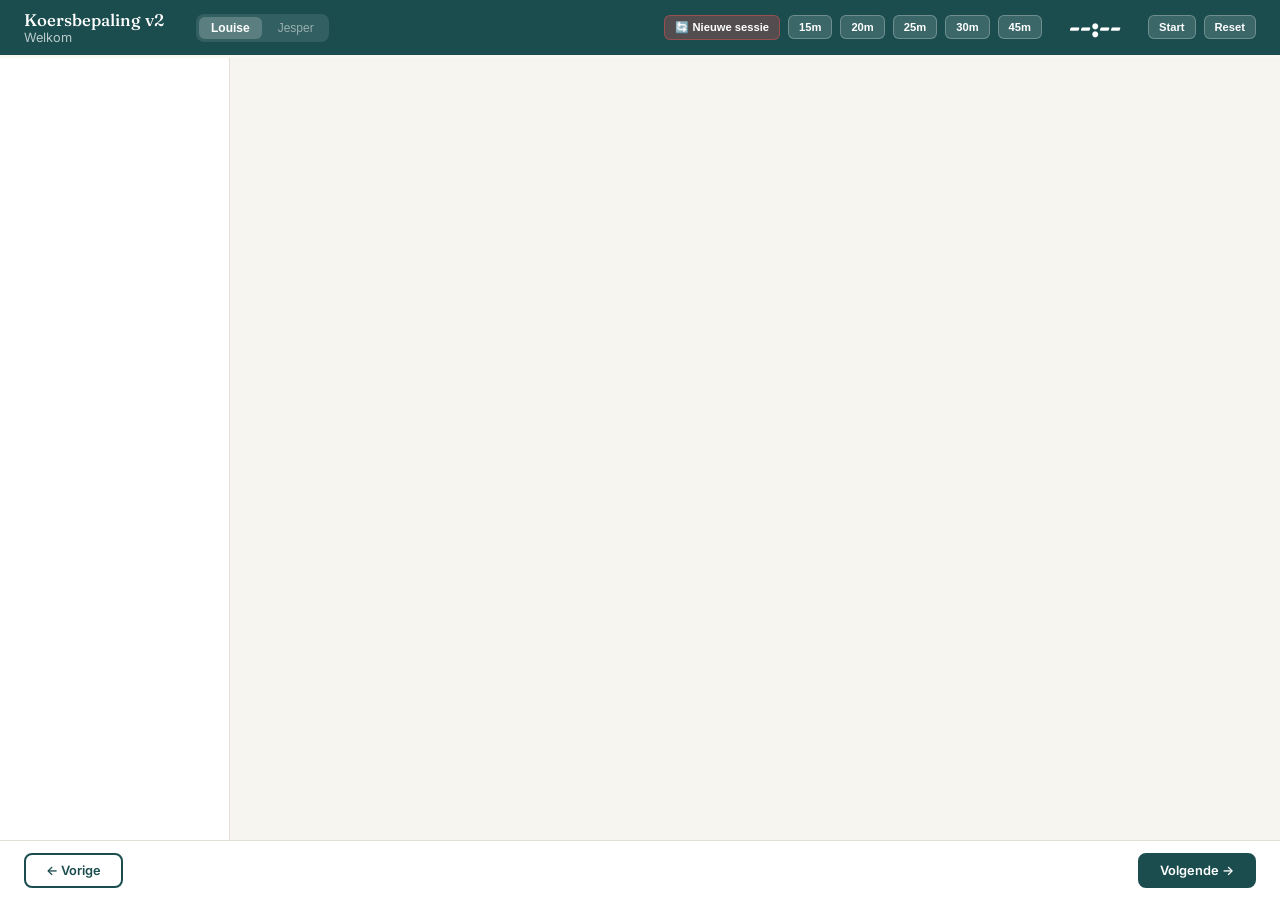
==== commit 79f47864: "Add Jesper as co-facilitator alongside Louise Both Louise and Jesper now auto-join as participants f" ====
--- a/v2/index.html
+++ b/v2/index.html
@@ -6,7 +6,7 @@
 <title>Koersbepaling v2 — Facilitator</title>
 <link rel="preconnect" href="https://fonts.googleapis.com">
 <link href="https://fonts.googleapis.com/css2?family=Fraunces:ital,opsz,wght@0,9..144,300;0,9..144,500;0,9..144,700;1,9..144,400&family=Inter:wght@400;500;600&display=swap" rel="stylesheet">
-<link rel="stylesheet" href="shared.css">
+<link rel="stylesheet" href="shared.css?v=5">
 <style>
 html, body { height: 100vh; overflow: hidden; }
 body { display: flex; flex-direction: column; }
@@ -39,6 +39,21 @@
 .content { flex: 1; overflow-y: auto; padding: 32px 48px; scroll-behavior: smooth; }
 .content::-webkit-scrollbar { width: 5px; }
 .content::-webkit-scrollbar-thumb { background: var(--border); border-radius: 3px; }
+
+/* FACILITATOR SWITCH */
+.facilitator-switch {
+  display: flex; gap: 4px; margin-left: 16px;
+  background: rgba(255,255,255,0.1); border-radius: 8px; padding: 3px;
+}
+.fac-btn {
+  padding: 4px 12px; border: none; border-radius: 6px; cursor: pointer;
+  font-size: 0.75rem; font-weight: 500; background: transparent; color: rgba(255,255,255,0.5);
+  transition: all 0.2s;
+}
+.fac-btn.active {
+  background: rgba(255,255,255,0.2); color: white; font-weight: 600;
+}
+.fac-btn:hover:not(.active) { color: rgba(255,255,255,0.8); }
 
 /* VOTE BTN sizing (facilitator) */
 .vote-btn { width: 56px; min-height: 56px; height: auto; padding: 6px 2px 4px; }
@@ -193,6 +208,10 @@
     <div>
       <div class="topbar-title">Koersbepaling v2</div>
       <div class="topbar-section" id="topbarSection">Welkom</div>
+    </div>
+    <div class="facilitator-switch" id="facilitatorSwitch">
+      <button class="fac-btn active" onclick="switchFacilitator('Louise')">Louise</button>
+      <button class="fac-btn" onclick="switchFacilitator('Jesper')">Jesper</button>
     </div>
   </div>
   <div class="participant-dots" id="participantDots"></div>
@@ -221,7 +240,7 @@
   <button class="nav-btn primary" id="nextBtn" onclick="nav(1)">Volgende →</button>
 </div>
 
-<script src="shared.js"></script>
+<script src="shared.js?v=5"></script>
 <script>
 let currentSection = 0;
 let timerSeconds = 0, timerRunning = false, timerInterval = null, timerOriginal = 0;
@@ -289,7 +308,7 @@
         <tr><td>16:25–16:55</td><td>Feedback & Afsluiting</td><td>30 min</td></tr>
       </table>
     </div>
-    <div class="reminder"><span class="reminder-icon">📱</span><div>Deelnemers kunnen meedoen op hun telefoon via <strong>/v2/join</strong></div></div>`
+    <div class="reminder"><span class="reminder-icon">📱</span><div>Deelnemers kunnen meedoen op hun telefoon via<br><a href="https://gzc.nooteboom.nu/v2/join" target="_blank" style="color:var(--primary);font-weight:700;font-size:1.05rem;word-break:break-all;">https://gzc.nooteboom.nu/v2/join</a></div></div>`
 },
 {
   id:'checkin', icon:'💬', title:'Check-in', time:'13:15–13:45', minutes:30,
@@ -411,27 +430,43 @@
 {
   id:'synthese', icon:'🎯', title:'Synthese', time:'15:40–16:25', minutes:45,
   render: () => {
-    const P = [
-      { key:'principle-org-org-l', icon:'⚙️', label:'Organisatieprincipe', cls:'org' },
-      { key:'principle-org-fin-l', icon:'💰', label:'Financieel principe', cls:'fin' },
-      { key:'principle-mw-wg',    icon:'👥', label:'Wij geven (medewerkers)', cls:'mw-wg' },
-      { key:'principle-mw-on',    icon:'🎯', label:'Wij verwachten (medewerkers)', cls:'mw-on' },
-      { key:'principle-kb-int',   icon:'🏠', label:'Intern principe', cls:'kb-int' },
-      { key:'principle-kb-ext',   icon:'🌍', label:'Extern principe', cls:'kb-ext' },
-    ];
-    const cards = P.map(p => {
-      const val = (state.texts || {})[p.key] || '';
-      return `<div class="synth-principle-card ${p.cls}">
-        <div class="synth-principle-label">${p.icon} ${p.label}</div>
-        <div class="synth-principle-text">${val || '<span style="opacity:0.4;font-style:italic;">nog niet ingevuld</span>'}</div>
+    const t = state.texts || {};
+    function pc(key, label, cls) {
+      const val = t[key] || '';
+      return `<div class="synth-principle-card ${cls} ${val?'':'empty'}">
+        <div class="synth-principle-label">${label}</div>
+        <div class="synth-principle-text">${val || '<span class="synth-empty">nog niet ingevuld</span>'}</div>
       </div>`;
-    }).join('');
+    }
+    const domains = `
+      <div class="synth-domain">
+        <div class="synth-domain-header"><div class="synth-domain-icon dom-org">⚙️</div><div class="synth-domain-name">Organisatie & processen</div></div>
+        <div class="synth-pair">${pc('principle-org-org-l','Organisatieprincipe','org')}${pc('principle-org-fin-l','Financieel principe','fin')}</div>
+      </div>
+      <div class="synth-domain">
+        <div class="synth-domain-header"><div class="synth-domain-icon dom-mw">👥</div><div class="synth-domain-name">Medewerkers</div></div>
+        <div class="synth-pair">${pc('principle-mw-wg','Wij geven','mw-wg')}${pc('principle-mw-on','Wij verwachten','mw-on')}</div>
+      </div>
+      <div class="synth-domain">
+        <div class="synth-domain-header"><div class="synth-domain-icon dom-kb">🔭</div><div class="synth-domain-name">Kansen & bedreigingen</div></div>
+        <div class="synth-pair">${pc('principle-kb-int','Intern principe','kb-int')}${pc('principle-kb-ext','Extern principe','kb-ext')}</div>
+      </div>
+      <div class="synth-domain">
+        <div class="synth-domain-header"><div class="synth-domain-icon dom-id">🧭</div><div class="synth-domain-name">Identiteit</div></div>
+        <div class="synth-pair">${pc('id-principle','Kernwaarden + missiezin','id')}</div>
+      </div>
+      <div class="synth-domain">
+        <div class="synth-domain-header"><div class="synth-domain-icon dom-pat">🤝</div><div class="synth-domain-name">Patiënten</div></div>
+        <div class="synth-pair">${pc('pat-principle','Patiëntprincipe(s)','pat')}</div>
+      </div>
+      <div class="synth-domain">
+        <div class="synth-domain-header"><div class="synth-domain-icon dom-zorg">🩺</div><div class="synth-domain-name">Zorginhoud</div></div>
+        <div class="synth-pair">${pc('zorg-principle','Zorginhoud-principes','zorg')}</div>
+      </div>`;
     return `
     <div class="section-badge">Kern van de dag</div>
     <div class="section-title">Synthese</div>
-    <div class="card"><div class="card-title">📌 Principes overzicht</div>
-      <div class="synth-principles-grid">${cards}</div>
-    </div>
+    <div class="card"><div class="card-title">📌 Principes overzicht</div>${domains}</div>
     <div class="card"><div class="card-title">📝 Definitieve principes</div>
       ${principleBox('synthese-principes', 'Pas hier de principes aan / voeg samen tot definitieve versie')}</div>
     <div class="card"><div class="card-title">📋 Taakverdeling</div>${stickyZone('synthese-taken', 'yellow')}</div>
@@ -472,6 +507,81 @@
     <div class="section-subtitle">Wat neem jij mee?</div>
     <div class="card"><div class="card-title">🗣 Plak je antwoord</div>${stickyZone('checkout', 'yellow')}</div>
     <div class="reminder"><span class="reminder-icon">📝</span><div><strong>Direct vastleggen.</strong> Afspraken die niet opgeschreven worden, bestaan niet.</div></div>`
+},
+{
+  id:'identiteit', icon:'🧭', title:'Identiteit', time:'optioneel', minutes:15,
+  render: () => `
+    <div class="section-badge" style="background:var(--yellow-light);color:var(--yellow);">Reserve-domein 1</div>
+    <div class="section-title">Identiteit</div>
+    <div class="section-subtitle">Wie zijn wij, wat maakt ons onderscheidend, hoe verhouden we ons tot de stad?</div>
+    <div class="reminder"><span class="reminder-icon">💡</span><div>Dit domein staat achteraan als reserve. Spring hier alleen naartoe als de groep besluit het te behandelen.</div></div>
+    <div class="reminder"><span class="reminder-icon">📄</span><div><strong>Huidige missie:</strong> laagdrempelige diagnostische, therapeutische en preventieve zorg — op maat, op afstand waar het kan, persoonlijk als het nodig is.<br><strong>Huidige visie:</strong> integrale, persoonsgerichte en continue zorg. Ruimte voor innovatie. Werkplezier als voorwaarde.</div></div>
+    <div class="card">
+      <div class="card-title">💬 Post-its</div>
+      <div style="display:grid;grid-template-columns:1fr 1fr;gap:14px;">
+        <div><strong style="font-size:0.75rem;color:var(--text-secondary);">"Wij zijn een praktijk die..."</strong>${stickyZone('id-praktijk', 'green')}</div>
+        <div><strong style="font-size:0.75rem;color:var(--text-secondary);">"Onze rol in Utrecht is..."</strong>${stickyZone('id-rol', 'blue')}</div>
+      </div>
+    </div>
+    <div class="card">${principleBox('id-principle', '3–5 kernwaarden + missiezin')}</div>
+    ${outcomeBox('3–5 kernwaarden + een missiezin als kompas')}`
+},
+{
+  id:'patienten', icon:'🤝', title:'Patiënten', time:'optioneel', minutes:15,
+  render: () => `
+    <div class="section-badge" style="background:var(--yellow-light);color:var(--yellow);">Reserve-domein 2</div>
+    <div class="section-title">Patiënten</div>
+    <div class="section-subtitle">Hoe kijken we naar en gaan we om met onze patiënten?</div>
+    <div class="reminder"><span class="reminder-icon">💡</span><div>Dit domein staat achteraan als reserve. Spring hier alleen naartoe als de groep besluit het te behandelen.</div></div>
+    <div class="card">
+      <div class="card-title">💬 Reflectievragen</div>
+      <ul style="list-style:disc;padding-left:18px;font-size:0.85rem;line-height:1.8;">
+        <li>Bejegening: empowerend, ontzorgend, of situationeel?</li>
+        <li>Toegankelijk voor lagere gezondheidsvaardigheden?</li>
+        <li>Hoe om met ver-weg-patiënten en wisselaars?</li>
+        <li>Verwachtingen qua bereikbaarheid?</li>
+      </ul>
+    </div>
+    <div class="card">
+      <div class="card-title">📊 Stellingen</div>
+      <div class="vote-hint">Iedereen stemt op eigen telefoon.</div>
+      ${stelling('pat-s1', 'Wij zijn primair empowerend — we sturen op eigen regie.')}
+      ${stelling('pat-s2', 'Onze praktijk is voldoende toegankelijk voor kwetsbare en laaggeletterde patiënten.')}
+      ${stelling('pat-s3', 'We zeggen consequent nee als zorg niet bij ons hoort — eenduidig.')}
+      ${stelling('pat-s4', 'Patiënten weten wat ze van ons kunnen verwachten qua bereikbaarheid.')}
+    </div>
+    <div class="card">${principleBox('pat-principle', 'Patiëntprincipe(s)')}</div>
+    ${outcomeBox('1–2 principes over hoe wij omgaan met patiënten')}`
+},
+{
+  id:'zorginhoud', icon:'🩺', title:'Zorginhoud', time:'optioneel', minutes:15,
+  render: () => `
+    <div class="section-badge" style="background:var(--yellow-light);color:var(--yellow);">Reserve-domein 3</div>
+    <div class="section-title">Zorginhoud — wat doen we wel, wat niet?</div>
+    <div class="section-subtitle">Er komt steeds meer zorg onze kant op. Hoe prioriteren we?</div>
+    <div class="reminder"><span class="reminder-icon">💡</span><div>Dit domein staat achteraan als reserve. Spring hier alleen naartoe als de groep besluit het te behandelen.</div></div>
+    <div class="card">
+      <div class="card-title">📊 Stellingen</div>
+      <div class="vote-hint">Iedereen stemt op eigen telefoon.</div>
+      ${stelling('z-l1', 'Wij zeggen te vaak ja tegen zorg die eigenlijk niet bij ons hoort.')}
+      ${stelling('z-l2', 'Substitutie vanuit het ziekenhuis accepteren we te makkelijk.')}
+      ${stelling('z-l3', 'We moeten ruimte maken voor zorg die de POH/assistent leuk vindt en goed kan.')}
+      ${stelling('z-l4', 'We hebben geen helder criterium om te bepalen of we iets wel of niet oppakken.')}
+      ${stelling('z-l5', 'Preventie klinkt mooi, maar we doen er in de praktijk te weinig mee.')}
+      ${stelling('z-l6', 'We zijn onderling niet eenduidig in wat we wel en niet doen.')}
+    </div>
+    <div class="card">
+      <div class="card-title">📋 Zorgportfolio</div>
+      <p style="font-size:0.82rem;color:var(--text-secondary);margin-bottom:12px;">Plak per zorgvorm een sticky in de juiste kolom.</p>
+      <div style="display:grid;grid-template-columns:1fr 1fr;gap:12px;">
+        <div><strong style="font-size:0.72rem;color:var(--green);text-transform:uppercase;">✅ Kernzorg</strong>${stickyZone('z2-kern', 'green')}</div>
+        <div><strong style="font-size:0.72rem;color:var(--yellow);text-transform:uppercase;">⚠️ Ja, mits</strong>${stickyZone('z2-mits', 'yellow')}</div>
+        <div><strong style="font-size:0.72rem;color:var(--accent);text-transform:uppercase;">❤️ Omdat we het leuk vinden</strong>${stickyZone('z2-leuk', 'orange')}</div>
+        <div><strong style="font-size:0.72rem;color:var(--red);text-transform:uppercase;">🚫 Bewust niet</strong>${stickyZone('z2-niet', 'pink')}</div>
+      </div>
+    </div>
+    <div class="card">${principleBox('zorg-principle', 'Zorginhoud-principes: wat doen we wel, wat niet, en waarom')}</div>
+    ${outcomeBox('Zorgportfolio + toetsingscriteria')}`
 }
 ];
 
@@ -674,8 +784,24 @@
     });
 }
 
-// Louise is facilitator + participant
+// Both facilitators join as participants
+push({ type:'join', name:'Louise' });
+push({ type:'join', name:'Jesper' });
 joinSession('Louise');
+
+onReset = function() {
+  push({ type:'join', name:'Louise' });
+  push({ type:'join', name:'Jesper' });
+};
+
+function switchFacilitator(name) {
+  myName = name;
+  localStorage.setItem('v2-name', name);
+  document.querySelectorAll('.fac-btn').forEach(b => {
+    b.classList.toggle('active', b.textContent === name);
+  });
+  if (typeof showSlide === 'function') showSlide(currentIndex);
+}
 
 // ===== PERSON DETAIL PANEL =====
 const STELLING_LABELS = {
@@ -687,6 +813,16 @@
   'o-l6': 'Als we nu de juiste keuzes maken, betere praktijk over 2 jaar',
   'o-l7': 'We zijn duurzaam, maar het mag geen geld kosten',
   'o-l8': 'Onze dagstructuur klopt',
+  'pat-s1': 'Wij zijn primair empowerend',
+  'pat-s2': 'Toegankelijk voor kwetsbare patiënten',
+  'pat-s3': 'Consequent nee als zorg niet bij ons hoort',
+  'pat-s4': 'Patiënten weten wat ze verwachten qua bereikbaarheid',
+  'z-l1': 'Te vaak ja tegen zorg die niet bij ons hoort',
+  'z-l2': 'Substitutie vanuit ziekenhuis te makkelijk',
+  'z-l3': 'Ruimte voor zorg die POH/assistent leuk vindt',
+  'z-l4': 'Geen helder criterium wat we oppakken',
+  'z-l5': 'Preventie — te weinig mee gedaan',
+  'z-l6': 'Niet eenduidig in wat we wel/niet doen',
 };
 const ZONE_LABELS = {
   'checkin-themes': 'Check-in thema\'s',
@@ -699,6 +835,12 @@
   'synthese-taken': 'Synthese taken',
   'feedback-afspraken': 'Feedback afspraken',
   'checkout': 'Check-out',
+  'id-praktijk': 'Identiteit — wij zijn een praktijk die...',
+  'id-rol': 'Identiteit — onze rol in Utrecht',
+  'z2-kern': 'Zorginhoud — kernzorg',
+  'z2-mits': 'Zorginhoud — ja, mits',
+  'z2-leuk': 'Zorginhoud — omdat we het leuk vinden',
+  'z2-niet': 'Zorginhoud — bewust niet',
 };
 const VOTE_ICONS = { up: '👍', side: '🤷', down: '👎' };
 
--- a/v2/shared.css
+++ b/v2/shared.css
@@ -33,12 +33,17 @@
 .topbar-section { font-size: 0.8rem; opacity: 0.7; }
 
 /* PARTICIPANT DOTS */
-.participant-dots { display: flex; gap: 4px; align-items: center; }
+.participant-dots { display: flex; gap: 6px; align-items: center; position: relative; z-index: 10; }
 .participant-dot {
-  width: 26px; height: 26px; border-radius: 50%; border: 2px solid rgba(255,255,255,0.3);
+  width: 32px; height: 32px; border-radius: 50%; border: 2px solid rgba(255,255,255,0.3);
   display: flex; align-items: center; justify-content: center;
-  font-size: 0.6rem; font-weight: 700; color: white; transition: all 0.3s;
-}
+  font-size: 0.7rem; font-weight: 700; color: white; transition: all 0.2s;
+  padding: 0; font-family: 'Inter', sans-serif;
+  -webkit-tap-highlight-color: rgba(255,255,255,0.3);
+  -webkit-appearance: none; appearance: none; outline: none;
+}
+.participant-dot:hover { transform: scale(1.15); border-color: white; }
+.participant-dot:active { transform: scale(0.95); }
 .participant-dot.online { border-color: white; opacity: 1; }
 .participant-dot.offline { opacity: 0.3; }
 
@@ -201,10 +206,29 @@
 .outcome-box .outcome-text { font-size: 0.84rem; line-height: 1.5; color: var(--green); font-weight: 500; }
 
 /* SYNTHESE PRINCIPLES OVERVIEW */
-.synth-principles-grid { display: grid; grid-template-columns: 1fr 1fr; gap: 12px; }
+.synth-domain { margin-bottom: 16px; }
+.synth-domain:last-child { margin-bottom: 0; }
+.synth-domain-header {
+  display: flex; align-items: center; gap: 8px; margin-bottom: 10px;
+  padding-bottom: 8px; border-bottom: 1px solid var(--border);
+}
+.synth-domain-icon {
+  width: 28px; height: 28px; border-radius: 8px; display: flex; align-items: center;
+  justify-content: center; font-size: 0.85rem; flex-shrink: 0;
+}
+.synth-domain-icon.dom-org { background: var(--primary-light); }
+.synth-domain-icon.dom-mw { background: var(--accent-light); }
+.synth-domain-icon.dom-kb { background: var(--green-light); }
+.synth-domain-icon.dom-id { background: var(--yellow-light); }
+.synth-domain-icon.dom-pat { background: #e8f5e9; }
+.synth-domain-icon.dom-zorg { background: #fce4ec; }
+.synth-domain-name {
+  font-family: 'Fraunces', serif; font-size: 0.9rem; font-weight: 600; color: var(--primary);
+}
+.synth-pair { display: grid; grid-template-columns: 1fr 1fr; gap: 10px; }
 .synth-principle-card {
-  border-radius: var(--radius); padding: 14px 16px; border-left: 4px solid;
-  background: white;
+  border-radius: 10px; padding: 14px 16px; border-left: 4px solid;
+  background: white; box-shadow: 0 1px 4px rgba(0,0,0,0.04);
 }
 .synth-principle-card.org { border-color: var(--primary); background: var(--primary-light); }
 .synth-principle-card.fin { border-color: var(--yellow); background: var(--yellow-light); }
@@ -212,12 +236,25 @@
 .synth-principle-card.mw-on { border-color: var(--green); background: var(--green-light); }
 .synth-principle-card.kb-int { border-color: var(--primary); background: var(--primary-light); }
 .synth-principle-card.kb-ext { border-color: var(--accent); background: var(--accent-light); }
+.synth-principle-card.empty { opacity: 0.5; }
 .synth-principle-label {
-  font-size: 0.68rem; font-weight: 600; text-transform: uppercase;
-  letter-spacing: 0.06em; margin-bottom: 6px; opacity: 0.7;
-}
-.synth-principle-text { font-size: 0.88rem; line-height: 1.5; white-space: pre-wrap; }
-@media (max-width: 768px) { .synth-principles-grid { grid-template-columns: 1fr; } }
+  font-size: 0.62rem; font-weight: 700; text-transform: uppercase;
+  letter-spacing: 0.08em; margin-bottom: 6px;
+}
+.synth-principle-card.org .synth-principle-label { color: var(--primary); }
+.synth-principle-card.fin .synth-principle-label { color: var(--yellow); }
+.synth-principle-card.mw-wg .synth-principle-label { color: var(--accent); }
+.synth-principle-card.mw-on .synth-principle-label { color: var(--green); }
+.synth-principle-card.kb-int .synth-principle-label { color: var(--primary); }
+.synth-principle-card.kb-ext .synth-principle-label { color: var(--accent); }
+.synth-principle-text {
+  font-family: 'Fraunces', serif; font-size: 0.92rem; line-height: 1.5;
+  white-space: pre-wrap; color: var(--text);
+}
+.synth-principle-text .synth-empty {
+  font-family: 'Inter', sans-serif; font-size: 0.8rem; font-style: italic; opacity: 0.5;
+}
+@media (max-width: 768px) { .synth-pair { grid-template-columns: 1fr; } }
 
 /* PAUZE */
 .pauze-screen {
